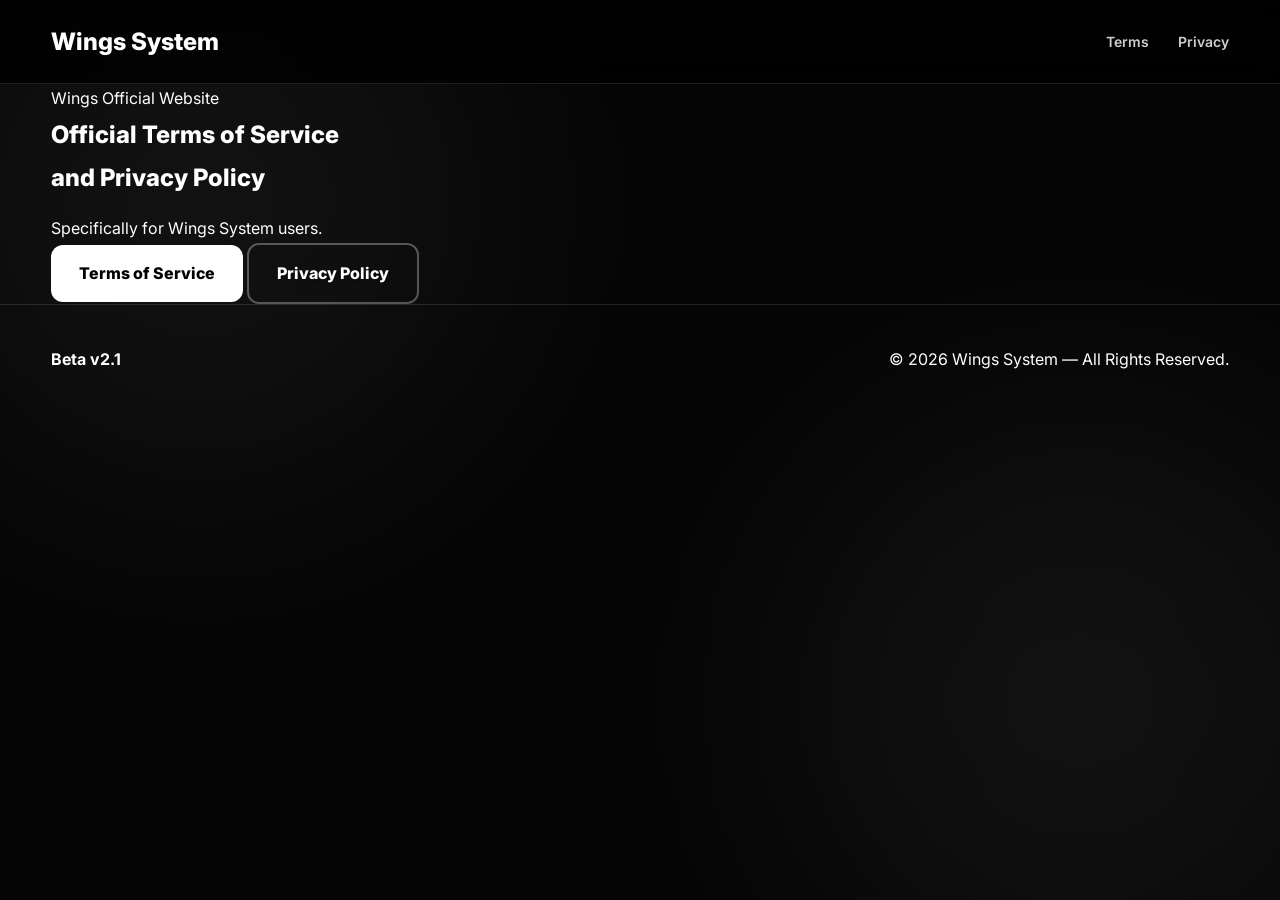
==== index.html @ 05b6b662 "Update index.html" ====
<!DOCTYPE html>
<html lang="en">
<head>
  <meta charset="UTF-8"/>
  <meta name="viewport" content="width=device-width, initial-scale=1.0"/>
  <title>Wings System</title>
  <meta name="description" content="Official Terms of Service and Privacy Policy for Wings System."/>
  <!-- ربط ملف التنسيق -->
  <link rel="stylesheet" href="style.css"/>
</head>
<body class="dark">

<!-- Background -->
<div class="bg-animation">
  <div class="glow"></div>
  <div class="glow"></div>
</div>

<!-- Header -->
<header>
  <div class="container header-container">
    <a href="/" class="logo">Wings System</a>
    <nav>
      <a href="terms.html">Terms</a>
      <a href="privacy.html">Privacy</a>
    </nav>
  </div>
</header>

<!-- Hero -->
<section class="hero">
  <div class="container hero-content">
    <span class="hero-badge">Wings Official Website</span>
    <h2>Official Terms of Service <br> and Privacy Policy</h2>
    <p>Specifically for Wings System users.</p>
    <div class="buttons">
      <a class="btn" href="terms.html">Terms of Service</a>
      <a class="btn secondary" href="privacy.html">Privacy Policy</a>
    </div>
  </div>
</section>

<!-- Footer -->
<footer>
  <div class="container footer-content">
    <div class="made-by">Beta<span class="heart"> v2.1</span></div>
    <p>© 2026 Wings System — All Rights Reserved.</p>
  </div>
</footer>

<!-- ربط ملف الحماية -->
<script src="script.js"></script>

</body>
</html>
---- style.css ----
@import url('https://fonts.googleapis.com/css2?family=Inter:wght@300;400;500;600;700;800&family=Cairo:wght@400;600;700&display=swap');

:root {
  --bg: #050505;
  --text: #ffffff;
  --card: #0f0f0f;
  --border: rgba(255, 255, 255, 0.12); /* زدنا وضوح الحدود قليلاً */
  --secondary: #cfcfcf;
  --glow: rgba(255, 255, 255, 0.05);
}

/* طبقة منع التحديد لجميع الأجهزة */
* {
  margin: 0;
  padding: 0;
  box-sizing: border-box;
  -webkit-user-select: none;
  -moz-user-select: none;
  -ms-user-select: none;
  user-select: none;
  -webkit-tap-highlight-color: transparent;
}

body {
  font-family: 'Inter', 'Cairo', sans-serif;
  background: var(--bg);
  color: var(--text);
  line-height: 1.8;
  overflow-x: hidden;
  min-height: 100vh;
}

/* استثناء العناصر التفاعلية لتعمل الأزرار */
a, button, .btn {
  cursor: pointer;
  -webkit-user-select: auto;
  user-select: auto;
}

/* الخلفية المتحركة */
.bg-animation {
  position: fixed;
  inset: 0;
  z-index: -2;
  pointer-events: none;
}

.glow {
  position: absolute;
  width: 600px;
  height: 600px;
  border-radius: 50%;
  background: var(--glow);
  filter: blur(120px);
  animation: moveGlow 15s infinite alternate ease-in-out;
}

.glow:nth-child(1) { top: -100px; left: -100px; }
.glow:nth-child(2) { bottom: -100px; right: -100px; animation-duration: 20s; }

@keyframes moveGlow {
  0% { transform: translate(0,0) scale(1); }
  100% { transform: translate(50px, 50px) scale(1.1); }
}

.container {
  width: min(92%, 1200px);
  margin: auto;
}

header {
  position: sticky;
  top: 0;
  z-index: 1000;
  backdrop-filter: blur(15px);
  -webkit-backdrop-filter: blur(15px);
  background: rgba(0, 0, 0, 0.8);
  border-bottom: 1px solid var(--border);
}

header .container {
  display: flex;
  justify-content: space-between;
  align-items: center;
  padding: 20px 0;
}

.logo {
  font-size: 24px;
  font-weight: 800;
  color: #fff;
  text-decoration: none;
}

nav a {
  color: var(--secondary);
  text-decoration: none;
  font-size: 14px;
  margin-left: 25px;
  transition: 0.3s;
  font-weight: 600;
}

nav a:hover { color: #fff; }

/* قسم الصفحات (Privacy & Terms) */
.page { padding: 80px 0; }
.card {
  background: rgba(255, 255, 255, 0.03);
  padding: 40px;
  border-radius: 24px;
  border: 1px solid var(--border);
}

/* تعديل الخطوط لتكون أوضح (نص الصفحة) */
h2, h3 { 
  color: #ffffff; 
  font-weight: 800; /* جعل العناوين عريضة جداً */
  margin-bottom: 15px;
}

/* الأزرار - تعديل الوضوح بناءً على طلبك */
.btn {
  padding: 14px 28px;
  border-radius: 12px;
  text-decoration: none;
  font-weight: 800; /* خط عريض جداً */
  font-size: 16px;
  transition: 0.3s;
  background: #ffffff;
  color: #000;
  display: inline-block;
  text-align: center;
}

.btn.secondary {
  background: transparent;
  color: #ffffff;
  border: 2px solid rgba(255, 255, 255, 0.3);
  text-shadow: 0px 1px 3px rgba(0,0,0,0.5); /* ظل لزيادة وضوح الأبيض */
}

.btn:hover { transform: translateY(-3px); opacity: 0.9; }

footer {
  padding: 40px 0;
  border-top: 1px solid var(--border);
  text-align: center;
}

.footer-content {
  display: flex;
  justify-content: space-between;
  align-items: center;
}

.made-by {
  color: #ffffff;
  font-weight: 700;
}
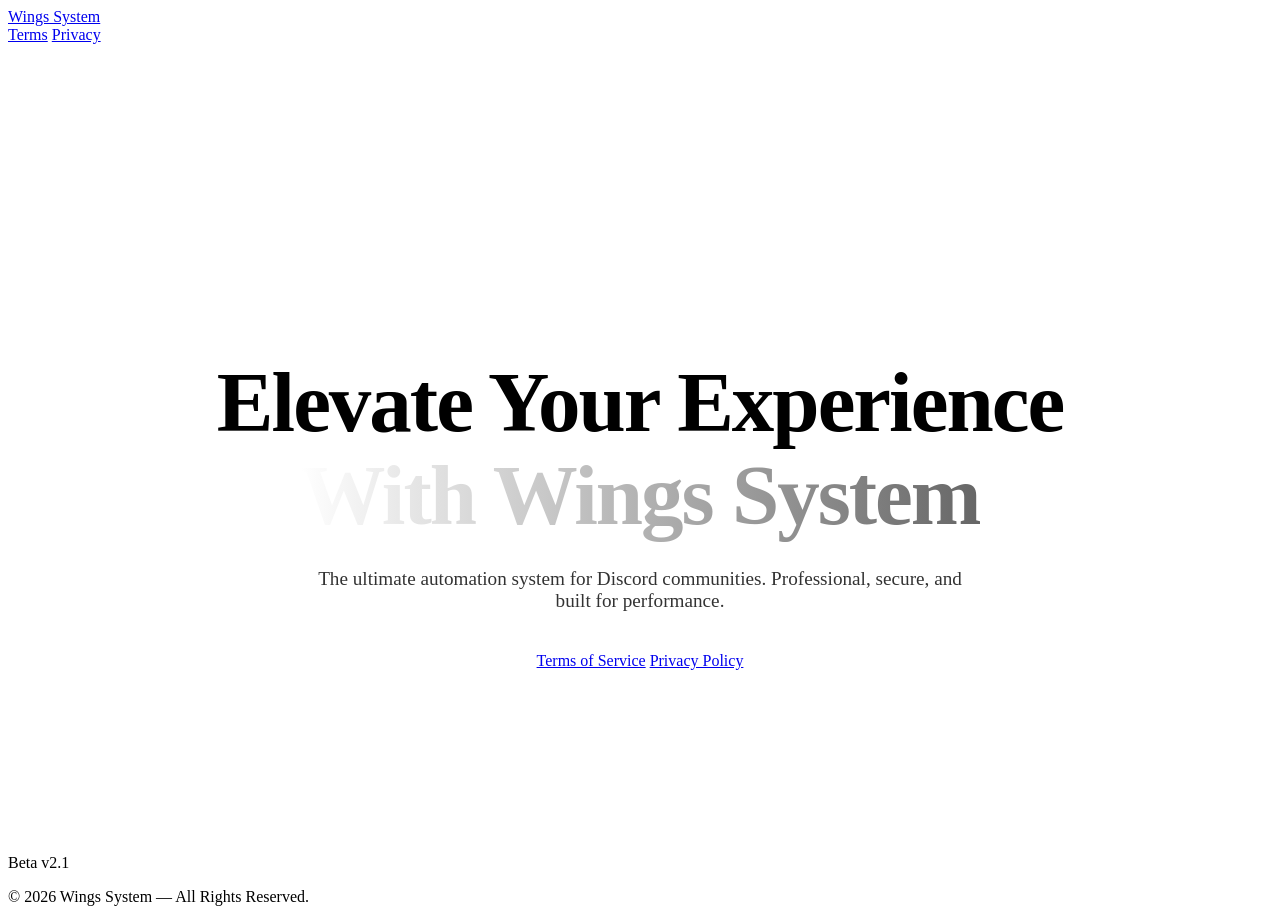
==== commit b1a961c5: "Update index.html" ====
--- a/index.html
+++ b/index.html
@@ -3,23 +3,19 @@
 <head>
   <meta charset="UTF-8"/>
   <meta name="viewport" content="width=device-width, initial-scale=1.0"/>
-  <title>Wings System</title>
-  <meta name="description" content="Official Terms of Service and Privacy Policy for Wings System."/>
-  <!-- ربط ملف التنسيق -->
+  <title>Wings System - Official Website</title>
   <link rel="stylesheet" href="style.css"/>
 </head>
 <body class="dark">
 
-<!-- Background -->
 <div class="bg-animation">
   <div class="glow"></div>
   <div class="glow"></div>
 </div>
 
-<!-- Header -->
 <header>
   <div class="container header-container">
-    <a href="/" class="logo">Wings System</a>
+    <a href="index.html" class="logo">Wings System</a>
     <nav>
       <a href="terms.html">Terms</a>
       <a href="privacy.html">Privacy</a>
@@ -27,28 +23,34 @@
   </div>
 </header>
 
-<!-- Hero -->
-<section class="hero">
+<section class="hero-section">
   <div class="container hero-content">
-    <span class="hero-badge">Wings Official Website</span>
-    <h2>Official Terms of Service <br> and Privacy Policy</h2>
-    <p>Specifically for Wings System users.</p>
+    <div class="hero-badge">Wings Official Website</div>
+    
+    <h2>
+      Elevate Your Experience <br> 
+      <span>With Wings System</span>
+    </h2>
+
+    <p>
+      The ultimate automation system for Discord communities. 
+      Professional, secure, and built for performance.
+    </p>
+
     <div class="buttons">
-      <a class="btn" href="terms.html">Terms of Service</a>
-      <a class="btn secondary" href="privacy.html">Privacy Policy</a>
+      <a href="terms.html" class="btn">Terms of Service</a>
+      <a href="privacy.html" class="btn secondary">Privacy Policy</a>
     </div>
   </div>
 </section>
 
-<!-- Footer -->
 <footer>
   <div class="container footer-content">
-    <div class="made-by">Beta<span class="heart"> v2.1</span></div>
+    <div class="made-by">Beta <span class="heart">v2.1</span></div>
     <p>© 2026 Wings System — All Rights Reserved.</p>
   </div>
 </footer>
 
-<!-- ربط ملف الحماية -->
 <script src="script.js"></script>
 
 </body>
--- a/style.css
+++ b/style.css
@@ -1,160 +1,50 @@
-@import url('https://fonts.googleapis.com/css2?family=Inter:wght@300;400;500;600;700;800&family=Cairo:wght@400;600;700&display=swap');
+/* --- إضافات خاصة بصفحة الهوم --- */
 
-:root {
-  --bg: #050505;
-  --text: #ffffff;
-  --card: #0f0f0f;
-  --border: rgba(255, 255, 255, 0.12); /* زدنا وضوح الحدود قليلاً */
-  --secondary: #cfcfcf;
-  --glow: rgba(255, 255, 255, 0.05);
+.hero-section {
+  height: 90vh;
+  display: flex;
+  align-items: center;
+  justify-content: center;
+  text-align: center;
+  animation: fadeIn 1s ease-out;
 }
 
-/* طبقة منع التحديد لجميع الأجهزة */
-* {
-  margin: 0;
-  padding: 0;
-  box-sizing: border-box;
-  -webkit-user-select: none;
-  -moz-user-select: none;
-  -ms-user-select: none;
-  user-select: none;
-  -webkit-tap-highlight-color: transparent;
+.hero-content h2 {
+  font-size: clamp(45px, 8vw, 85px); /* تكبير العنوان */
+  font-weight: 800;
+  line-height: 1.1;
+  margin-bottom: 25px;
+  letter-spacing: -2px;
 }
 
-body {
-  font-family: 'Inter', 'Cairo', sans-serif;
-  background: var(--bg);
-  color: var(--text);
-  line-height: 1.8;
-  overflow-x: hidden;
-  min-height: 100vh;
+/* حركة التدرج اللوني في العنوان */
+.hero-content h2 span {
+  background: linear-gradient(to right, #fff, #666);
+  -webkit-background-clip: text;
+  -webkit-text-fill-color: transparent;
 }
 
-/* استثناء العناصر التفاعلية لتعمل الأزرار */
-a, button, .btn {
-  cursor: pointer;
-  -webkit-user-select: auto;
-  user-select: auto;
+.hero-badge {
+  background: rgba(255, 255, 255, 0.05);
+  padding: 8px 20px;
+  border-radius: 100px;
+  font-size: 14px;
+  font-weight: 700;
+  border: 1px solid var(--border);
+  margin-bottom: 25px;
+  display: inline-block;
+  color: #fff;
 }
 
-/* الخلفية المتحركة */
-.bg-animation {
-  position: fixed;
-  inset: 0;
-  z-index: -2;
-  pointer-events: none;
+.hero-content p {
+  font-size: 1.2rem;
+  max-width: 650px;
+  margin: 0 auto 40px;
+  opacity: 0.8;
 }
 
-.glow {
-  position: absolute;
-  width: 600px;
-  height: 600px;
-  border-radius: 50%;
-  background: var(--glow);
-  filter: blur(120px);
-  animation: moveGlow 15s infinite alternate ease-in-out;
+/* أنيميشن بسيط لظهور المحتوى */
+@keyframes fadeIn {
+  from { opacity: 0; transform: translateY(30px); }
+  to { opacity: 1; transform: translateY(0); }
 }
-
-.glow:nth-child(1) { top: -100px; left: -100px; }
-.glow:nth-child(2) { bottom: -100px; right: -100px; animation-duration: 20s; }
-
-@keyframes moveGlow {
-  0% { transform: translate(0,0) scale(1); }
-  100% { transform: translate(50px, 50px) scale(1.1); }
-}
-
-.container {
-  width: min(92%, 1200px);
-  margin: auto;
-}
-
-header {
-  position: sticky;
-  top: 0;
-  z-index: 1000;
-  backdrop-filter: blur(15px);
-  -webkit-backdrop-filter: blur(15px);
-  background: rgba(0, 0, 0, 0.8);
-  border-bottom: 1px solid var(--border);
-}
-
-header .container {
-  display: flex;
-  justify-content: space-between;
-  align-items: center;
-  padding: 20px 0;
-}
-
-.logo {
-  font-size: 24px;
-  font-weight: 800;
-  color: #fff;
-  text-decoration: none;
-}
-
-nav a {
-  color: var(--secondary);
-  text-decoration: none;
-  font-size: 14px;
-  margin-left: 25px;
-  transition: 0.3s;
-  font-weight: 600;
-}
-
-nav a:hover { color: #fff; }
-
-/* قسم الصفحات (Privacy & Terms) */
-.page { padding: 80px 0; }
-.card {
-  background: rgba(255, 255, 255, 0.03);
-  padding: 40px;
-  border-radius: 24px;
-  border: 1px solid var(--border);
-}
-
-/* تعديل الخطوط لتكون أوضح (نص الصفحة) */
-h2, h3 { 
-  color: #ffffff; 
-  font-weight: 800; /* جعل العناوين عريضة جداً */
-  margin-bottom: 15px;
-}
-
-/* الأزرار - تعديل الوضوح بناءً على طلبك */
-.btn {
-  padding: 14px 28px;
-  border-radius: 12px;
-  text-decoration: none;
-  font-weight: 800; /* خط عريض جداً */
-  font-size: 16px;
-  transition: 0.3s;
-  background: #ffffff;
-  color: #000;
-  display: inline-block;
-  text-align: center;
-}
-
-.btn.secondary {
-  background: transparent;
-  color: #ffffff;
-  border: 2px solid rgba(255, 255, 255, 0.3);
-  text-shadow: 0px 1px 3px rgba(0,0,0,0.5); /* ظل لزيادة وضوح الأبيض */
-}
-
-.btn:hover { transform: translateY(-3px); opacity: 0.9; }
-
-footer {
-  padding: 40px 0;
-  border-top: 1px solid var(--border);
-  text-align: center;
-}
-
-.footer-content {
-  display: flex;
-  justify-content: space-between;
-  align-items: center;
-}
-
-.made-by {
-  color: #ffffff;
-  font-weight: 700;
-}
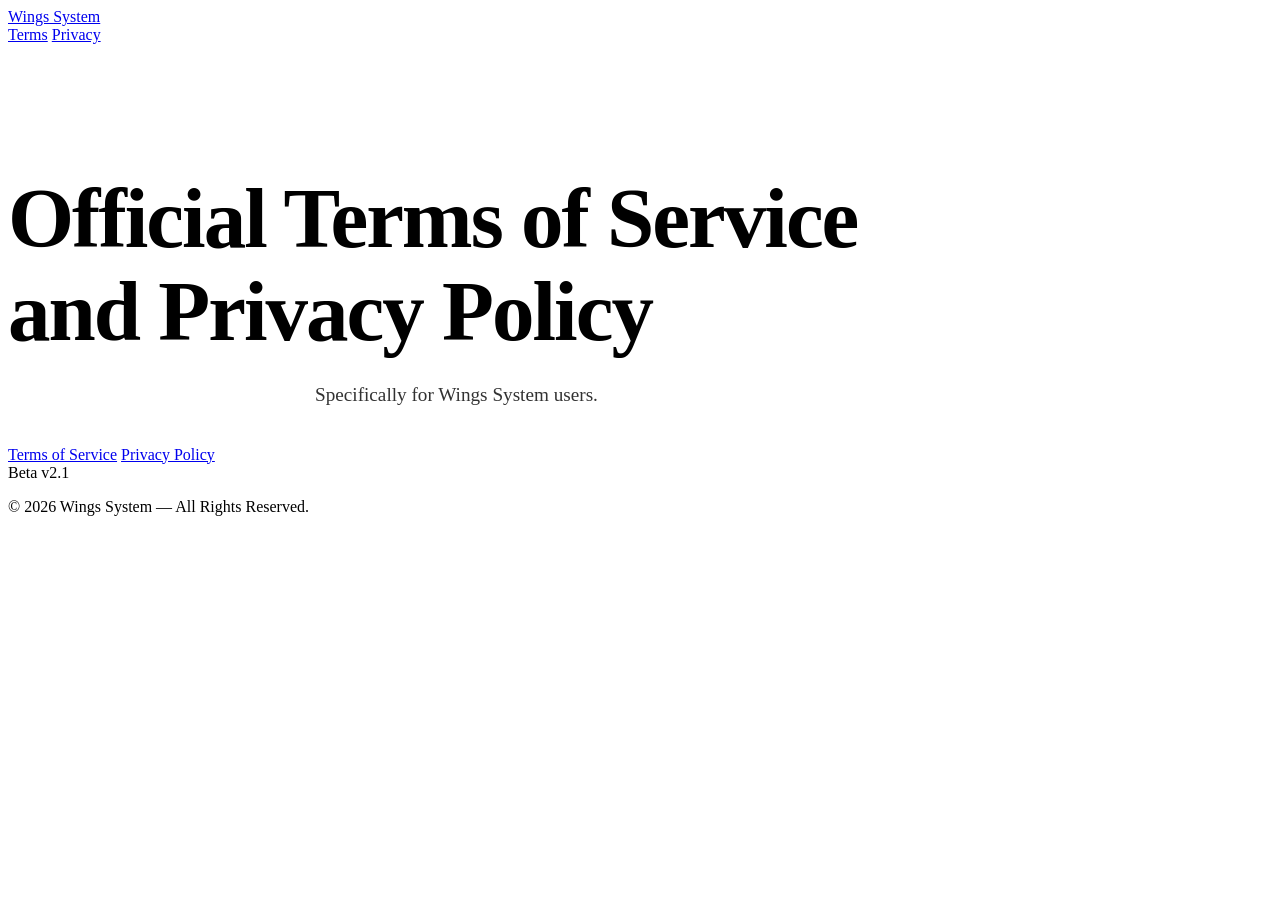
==== commit 4b7b19c6: "Update index.html" ====
--- a/index.html
+++ b/index.html
@@ -3,7 +3,8 @@
 <head>
   <meta charset="UTF-8"/>
   <meta name="viewport" content="width=device-width, initial-scale=1.0"/>
-  <title>Wings System - Official Website</title>
+  <title>Wings System</title>
+  <meta name="description" content="Official Terms of Service and Privacy Policy for Wings System."/>
   <link rel="stylesheet" href="style.css"/>
 </head>
 <body class="dark">
@@ -15,7 +16,10 @@
 
 <header>
   <div class="container header-container">
-    <a href="index.html" class="logo">Wings System</a>
+    <a href="/" class="logo">
+      Wings System
+    </a>
+
     <nav>
       <a href="terms.html">Terms</a>
       <a href="privacy.html">Privacy</a>
@@ -23,35 +27,39 @@
   </div>
 </header>
 
-<section class="hero-section">
+<section class="hero">
   <div class="container hero-content">
-    <div class="hero-badge">Wings Official Website</div>
-    
+    <span class="hero-badge">Wings Official Website</span>
+
     <h2>
-      Elevate Your Experience <br> 
-      <span>With Wings System</span>
+      Official Terms of Service <br> 
+      and Privacy Policy
     </h2>
 
     <p>
-      The ultimate automation system for Discord communities. 
-      Professional, secure, and built for performance.
+      Specifically for Wings System users.
     </p>
 
     <div class="buttons">
-      <a href="terms.html" class="btn">Terms of Service</a>
-      <a href="privacy.html" class="btn secondary">Privacy Policy</a>
+      <a class="btn" href="terms.html">Terms of Service</a>
+      <a class="btn secondary" href="privacy.html">Privacy Policy</a>
     </div>
   </div>
 </section>
 
 <footer>
   <div class="container footer-content">
-    <div class="made-by">Beta <span class="heart">v2.1</span></div>
+    <div class="made-by">Beta<span class="heart"> v2.1</span></div>
     <p>© 2026 Wings System — All Rights Reserved.</p>
   </div>
 </footer>
 
-<script src="script.js"></script>
+<script>
+  document.addEventListener('contextmenu', e => e.preventDefault());
+  document.onkeydown = function(e) {
+    if (e.ctrlKey && (e.keyCode === 67 || e.keyCode === 85 || e.keyCode === 83)) return false;
+  };
+</script>
 
 </body>
 </html>
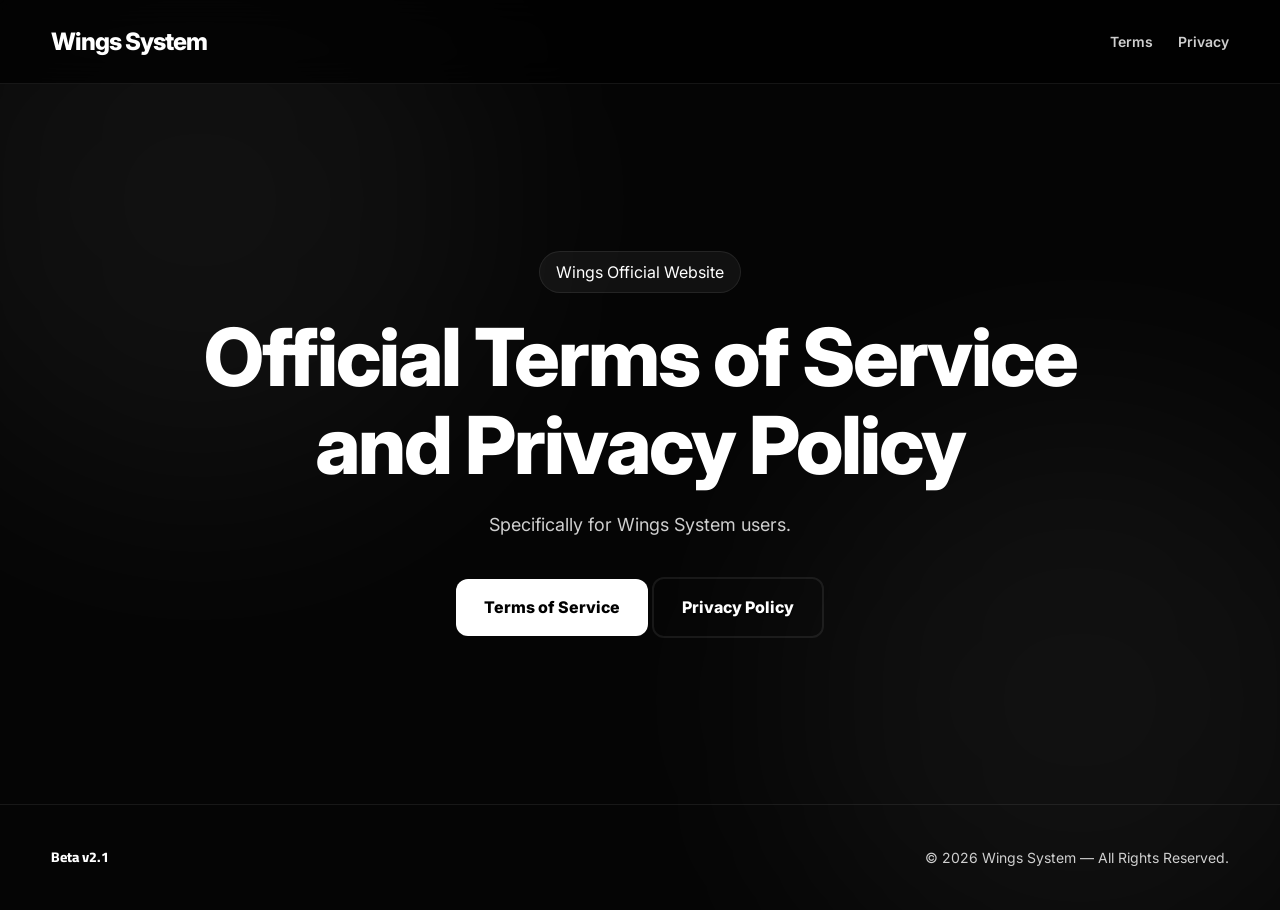
==== commit 8dfc5ad6: "Update index.html" ====
--- a/index.html
+++ b/index.html
@@ -4,62 +4,34 @@
   <meta charset="UTF-8"/>
   <meta name="viewport" content="width=device-width, initial-scale=1.0"/>
   <title>Wings System</title>
-  <meta name="description" content="Official Terms of Service and Privacy Policy for Wings System."/>
+  <link rel="preconnect" href="https://cdnjs.cloudflare.com">
   <link rel="stylesheet" href="style.css"/>
 </head>
 <body class="dark">
-
-<div class="bg-animation">
-  <div class="glow"></div>
-  <div class="glow"></div>
-</div>
-
+<div class="bg-animation"><div class="glow"></div><div class="glow"></div></div>
 <header>
   <div class="container header-container">
-    <a href="/" class="logo">
-      Wings System
-    </a>
-
-    <nav>
-      <a href="terms.html">Terms</a>
-      <a href="privacy.html">Privacy</a>
-    </nav>
+    <a href="index.html" class="logo">Wings System</a>
+    <nav><a href="terms.html">Terms</a><a href="privacy.html">Privacy</a></nav>
   </div>
 </header>
-
-<section class="hero">
+<section class="hero" style="height: 80vh; display: flex; align-items: center; justify-content: center; text-align: center;">
   <div class="container hero-content">
-    <span class="hero-badge">Wings Official Website</span>
-
-    <h2>
-      Official Terms of Service <br> 
-      and Privacy Policy
-    </h2>
-
-    <p>
-      Specifically for Wings System users.
-    </p>
-
+    <span class="hero-badge" style="background:rgba(255,255,255,0.05); padding:6px 16px; border-radius:100px; border:1px solid var(--border); margin-bottom:20px; display:inline-block;">Wings Official Website</span>
+    <h2>Official Terms of Service <br> and Privacy Policy</h2>
+    <p style="margin-bottom: 35px; color: var(--secondary); font-size: 18px;">Specifically for Wings System users.</p>
     <div class="buttons">
       <a class="btn" href="terms.html">Terms of Service</a>
       <a class="btn secondary" href="privacy.html">Privacy Policy</a>
     </div>
   </div>
 </section>
-
 <footer>
   <div class="container footer-content">
     <div class="made-by">Beta<span class="heart"> v2.1</span></div>
     <p>© 2026 Wings System — All Rights Reserved.</p>
   </div>
 </footer>
-
-<script>
-  document.addEventListener('contextmenu', e => e.preventDefault());
-  document.onkeydown = function(e) {
-    if (e.ctrlKey && (e.keyCode === 67 || e.keyCode === 85 || e.keyCode === 83)) return false;
-  };
-</script>
-
+<script src="script.js"></script>
 </body>
 </html>
--- a/style.css
+++ b/style.css
@@ -1,50 +1,146 @@
-/* --- إضافات خاصة بصفحة الهوم --- */
+@import url('https://fonts.googleapis.com/css2?family=Inter:wght@300;400;500;600;700;800&family=Cairo:wght@400;600;700;800&display=swap');
 
-.hero-section {
-  height: 90vh;
-  display: flex;
-  align-items: center;
-  justify-content: center;
-  text-align: center;
-  animation: fadeIn 1s ease-out;
+:root {
+  --bg: #050505;
+  --text: #ffffff;
+  --card: #0f0f0f;
+  --border: rgba(255, 255, 255, 0.08);
+  --secondary: #cfcfcf;
+  --glow: rgba(255, 255, 255, 0.05);
+  --shadow: rgba(0, 0, 0, 0.5);
 }
 
-.hero-content h2 {
-  font-size: clamp(45px, 8vw, 85px); /* تكبير العنوان */
-  font-weight: 800;
-  line-height: 1.1;
-  margin-bottom: 25px;
-  letter-spacing: -2px;
+/* تحسين الذاكرة ومنع التحديد */
+* {
+  margin: 0;
+  padding: 0;
+  box-sizing: border-box;
+  -webkit-user-select: none;
+  user-select: none;
 }
 
-/* حركة التدرج اللوني في العنوان */
-.hero-content h2 span {
-  background: linear-gradient(to right, #fff, #666);
-  -webkit-background-clip: text;
-  -webkit-text-fill-color: transparent;
+body {
+  font-family: 'Inter', 'Cairo', sans-serif;
+  background: var(--bg);
+  color: var(--text);
+  line-height: 1.8;
+  overflow-x: hidden;
+  min-height: 100vh;
 }
 
-.hero-badge {
-  background: rgba(255, 255, 255, 0.05);
-  padding: 8px 20px;
-  border-radius: 100px;
-  font-size: 14px;
-  font-weight: 700;
-  border: 1px solid var(--border);
-  margin-bottom: 25px;
-  display: inline-block;
-  color: #fff;
+/* تحسين أداء الخلفية (Memory Optimization) */
+.bg-animation {
+  position: fixed;
+  inset: 0;
+  z-index: -2;
+  pointer-events: none;
+  transform: translateZ(0); /* تحسين كرت الشاشة */
+  will-change: transform;
 }
 
-.hero-content p {
-  font-size: 1.2rem;
-  max-width: 650px;
-  margin: 0 auto 40px;
-  opacity: 0.8;
+.glow {
+  position: absolute;
+  width: 600px;
+  height: 600px;
+  border-radius: 50%;
+  background: var(--glow);
+  filter: blur(120px);
+  animation: moveGlow 20s infinite alternate linear;
+  backface-visibility: hidden;
 }
 
-/* أنيميشن بسيط لظهور المحتوى */
-@keyframes fadeIn {
-  from { opacity: 0; transform: translateY(30px); }
-  to { opacity: 1; transform: translateY(0); }
+.glow:nth-child(1) { top: -100px; left: -100px; }
+.glow:nth-child(2) { bottom: -100px; right: -100px; animation-duration: 25s; }
+
+@keyframes moveGlow {
+  0% { transform: translate(0,0) scale(1); }
+  100% { transform: translate(50px, 50px) scale(1.1); }
 }
+
+.container {
+  width: min(92%, 1200px);
+  margin: auto;
+}
+
+header {
+  position: sticky;
+  top: 0;
+  z-index: 1000;
+  backdrop-filter: blur(15px);
+  -webkit-backdrop-filter: blur(15px);
+  background: rgba(0, 0, 0, 0.7);
+  border-bottom: 1px solid var(--border);
+}
+
+header .container {
+  display: flex;
+  justify-content: space-between;
+  align-items: center;
+  padding: 20px 0;
+}
+
+.logo {
+  font-size: 24px;
+  font-weight: 800;
+  color: #fff;
+  text-decoration: none;
+  letter-spacing: -1px;
+}
+
+nav { display: flex; gap: 25px; }
+nav a {
+  color: var(--secondary);
+  text-decoration: none;
+  font-size: 14px;
+  transition: 0.3s;
+  font-weight: 600;
+  cursor: pointer;
+  -webkit-user-select: auto;
+  user-select: auto;
+}
+nav a:hover { color: #fff; }
+
+/* قسم الصفحات والبطاقات */
+.page { padding: 80px 0; }
+.card {
+  background: rgba(255, 255, 255, 0.03);
+  padding: 40px;
+  border-radius: 24px;
+  border: 1px solid var(--border);
+  contain: content; /* تحسين الذاكرة */
+}
+
+/* العناوين والخط العريض */
+h2 { font-weight: 800; font-size: clamp(32px, 5vw, 48px); margin-bottom: 20px; }
+h3 { font-weight: 800; margin-top: 25px; margin-bottom: 10px; color: #fff; }
+.hero h2 { font-size: clamp(40px, 8vw, 80px); letter-spacing: -2px; line-height: 1.1; }
+
+.btn {
+  padding: 14px 28px;
+  border-radius: 12px;
+  text-decoration: none;
+  font-weight: 800; /* خط عريض جداً */
+  transition: 0.3s;
+  background: #fff;
+  color: #000;
+  display: inline-block;
+  cursor: pointer;
+  -webkit-user-select: auto;
+  user-select: auto;
+}
+
+.btn.secondary {
+  background: transparent;
+  color: #fff;
+  border: 2px solid var(--border);
+  text-shadow: 0px 1px 2px rgba(0, 0, 0, 0.8); /* وضوح للأبيض */
+}
+
+footer { padding: 40px 0; border-top: 1px solid var(--border); }
+.footer-content { display: flex; justify-content: space-between; align-items: center; color: var(--secondary); font-size: 14px; }
+.made-by { color: #ffffff; font-family: 'Cairo', sans-serif; font-weight: 800; }
+
+@media (max-width: 768px) {
+  .footer-content { flex-direction: column-reverse; gap: 20px; text-align: center; }
+  .buttons { flex-direction: column; }
+}
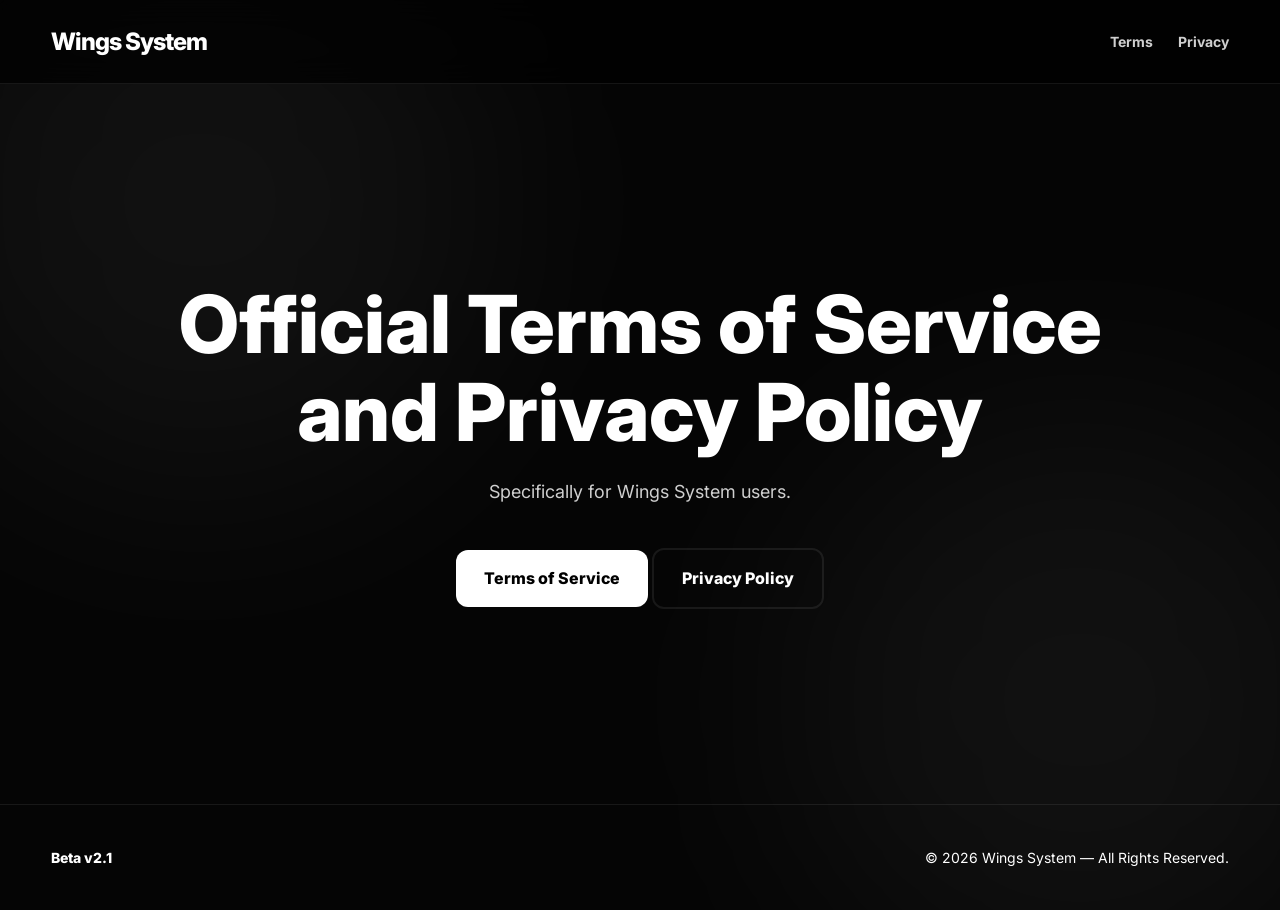
==== commit 5a943654: "Update index.html" ====
--- a/index.html
+++ b/index.html
@@ -4,7 +4,6 @@
   <meta charset="UTF-8"/>
   <meta name="viewport" content="width=device-width, initial-scale=1.0"/>
   <title>Wings System</title>
-  <link rel="preconnect" href="https://cdnjs.cloudflare.com">
   <link rel="stylesheet" href="style.css"/>
 </head>
 <body class="dark">
@@ -17,9 +16,8 @@
 </header>
 <section class="hero" style="height: 80vh; display: flex; align-items: center; justify-content: center; text-align: center;">
   <div class="container hero-content">
-    <span class="hero-badge" style="background:rgba(255,255,255,0.05); padding:6px 16px; border-radius:100px; border:1px solid var(--border); margin-bottom:20px; display:inline-block;">Wings Official Website</span>
-    <h2>Official Terms of Service <br> and Privacy Policy</h2>
-    <p style="margin-bottom: 35px; color: var(--secondary); font-size: 18px;">Specifically for Wings System users.</p>
+    <h2 style="font-weight: 800; font-size: clamp(40px, 8vw, 80px); line-height: 1.1;">Official Terms of Service <br> and Privacy Policy</h2>
+    <p style="margin: 20px 0 40px; color: var(--secondary); font-size: 18px;">Specifically for Wings System users.</p>
     <div class="buttons">
       <a class="btn" href="terms.html">Terms of Service</a>
       <a class="btn secondary" href="privacy.html">Privacy Policy</a>
@@ -28,7 +26,7 @@
 </section>
 <footer>
   <div class="container footer-content">
-    <div class="made-by">Beta<span class="heart"> v2.1</span></div>
+    <div class="made-by">Beta v2.1</div>
     <p>© 2026 Wings System — All Rights Reserved.</p>
   </div>
 </footer>
--- a/style.css
+++ b/style.css
@@ -7,10 +7,9 @@
   --border: rgba(255, 255, 255, 0.08);
   --secondary: #cfcfcf;
   --glow: rgba(255, 255, 255, 0.05);
-  --shadow: rgba(0, 0, 0, 0.5);
 }
 
-/* تحسين الذاكرة ومنع التحديد */
+/* منع التحديد وتحسين الذاكرة */
 * {
   margin: 0;
   padding: 0;
@@ -28,14 +27,13 @@
   min-height: 100vh;
 }
 
-/* تحسين أداء الخلفية (Memory Optimization) */
+/* --- إعادة الأنيميشن المفقود مع تحسين الذاكرة --- */
 .bg-animation {
   position: fixed;
   inset: 0;
   z-index: -2;
   pointer-events: none;
-  transform: translateZ(0); /* تحسين كرت الشاشة */
-  will-change: transform;
+  transform: translateZ(0); /* تشغيل تسريع الـ GPU */
 }
 
 .glow {
@@ -46,7 +44,7 @@
   background: var(--glow);
   filter: blur(120px);
   animation: moveGlow 20s infinite alternate linear;
-  backface-visibility: hidden;
+  will-change: transform; /* إخبار المتصفح بالأنيميشن لتحسين الرام */
 }
 
 .glow:nth-child(1) { top: -100px; left: -100px; }
@@ -54,13 +52,10 @@
 
 @keyframes moveGlow {
   0% { transform: translate(0,0) scale(1); }
-  100% { transform: translate(50px, 50px) scale(1.1); }
+  100% { transform: translate(60px, 60px) scale(1.1); }
 }
 
-.container {
-  width: min(92%, 1200px);
-  margin: auto;
-}
+.container { width: min(92%, 1200px); margin: auto; }
 
 header {
   position: sticky;
@@ -72,48 +67,31 @@
   border-bottom: 1px solid var(--border);
 }
 
-header .container {
-  display: flex;
-  justify-content: space-between;
-  align-items: center;
-  padding: 20px 0;
-}
+header .container { display: flex; justify-content: space-between; align-items: center; padding: 20px 0; }
 
-.logo {
-  font-size: 24px;
-  font-weight: 800;
-  color: #fff;
-  text-decoration: none;
-  letter-spacing: -1px;
-}
+.logo { font-size: 24px; font-weight: 800; color: #fff; text-decoration: none; letter-spacing: -1px; }
 
 nav { display: flex; gap: 25px; }
 nav a {
   color: var(--secondary);
   text-decoration: none;
   font-size: 14px;
+  font-weight: 700;
   transition: 0.3s;
-  font-weight: 600;
-  cursor: pointer;
-  -webkit-user-select: auto;
-  user-select: auto;
 }
 nav a:hover { color: #fff; }
 
-/* قسم الصفحات والبطاقات */
 .page { padding: 80px 0; }
 .card {
   background: rgba(255, 255, 255, 0.03);
   padding: 40px;
   border-radius: 24px;
   border: 1px solid var(--border);
-  contain: content; /* تحسين الذاكرة */
+  contain: content;
 }
 
-/* العناوين والخط العريض */
 h2 { font-weight: 800; font-size: clamp(32px, 5vw, 48px); margin-bottom: 20px; }
 h3 { font-weight: 800; margin-top: 25px; margin-bottom: 10px; color: #fff; }
-.hero h2 { font-size: clamp(40px, 8vw, 80px); letter-spacing: -2px; line-height: 1.1; }
 
 .btn {
   padding: 14px 28px;
@@ -124,23 +102,14 @@
   background: #fff;
   color: #000;
   display: inline-block;
-  cursor: pointer;
-  -webkit-user-select: auto;
-  user-select: auto;
 }
 
 .btn.secondary {
   background: transparent;
   color: #fff;
   border: 2px solid var(--border);
-  text-shadow: 0px 1px 2px rgba(0, 0, 0, 0.8); /* وضوح للأبيض */
 }
 
 footer { padding: 40px 0; border-top: 1px solid var(--border); }
-.footer-content { display: flex; justify-content: space-between; align-items: center; color: var(--secondary); font-size: 14px; }
-.made-by { color: #ffffff; font-family: 'Cairo', sans-serif; font-weight: 800; }
-
-@media (max-width: 768px) {
-  .footer-content { flex-direction: column-reverse; gap: 20px; text-align: center; }
-  .buttons { flex-direction: column; }
-}
+.footer-content { display: flex; justify-content: space-between; align-items: center; font-size: 14px; }
+.made-by { color: #ffffff; font-weight: 800; }
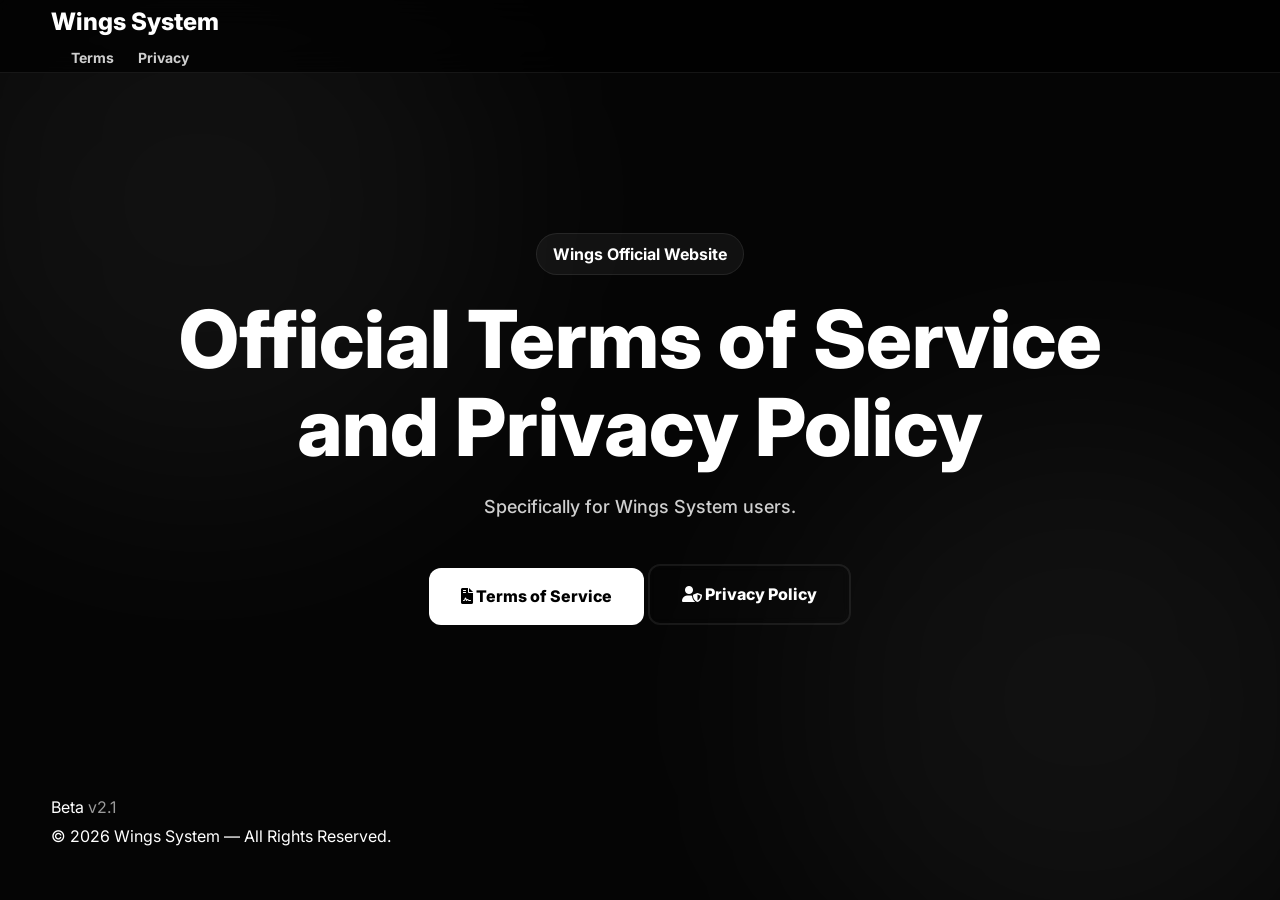
==== commit 9f0b837c: "Update index.html" ====
--- a/index.html
+++ b/index.html
@@ -3,33 +3,59 @@
 <head>
   <meta charset="UTF-8"/>
   <meta name="viewport" content="width=device-width, initial-scale=1.0"/>
-  <title>Wings System</title>
+  <title>Wings System | Home</title>
   <link rel="stylesheet" href="style.css"/>
+  <link rel="stylesheet" href="https://cdnjs.cloudflare.com/ajax/libs/font-awesome/6.0.0/css/all.min.css">
 </head>
 <body class="dark">
-<div class="bg-animation"><div class="glow"></div><div class="glow"></div></div>
+
+<div class="bg-animation">
+  <div class="glow"></div>
+  <div class="glow"></div>
+</div>
+
 <header>
   <div class="container header-container">
     <a href="index.html" class="logo">Wings System</a>
-    <nav><a href="terms.html">Terms</a><a href="privacy.html">Privacy</a></nav>
+    <nav>
+      <a href="terms.html">Terms</a>
+      <a href="privacy.html">Privacy</a>
+    </nav>
   </div>
 </header>
+
 <section class="hero" style="height: 80vh; display: flex; align-items: center; justify-content: center; text-align: center;">
   <div class="container hero-content">
-    <h2 style="font-weight: 800; font-size: clamp(40px, 8vw, 80px); line-height: 1.1;">Official Terms of Service <br> and Privacy Policy</h2>
-    <p style="margin: 20px 0 40px; color: var(--secondary); font-size: 18px;">Specifically for Wings System users.</p>
+    <span class="hero-badge" style="background:rgba(255,255,255,0.05); padding:6px 16px; border-radius:100px; border:1px solid var(--border); margin-bottom:20px; display:inline-block; font-weight: 700;">Wings Official Website</span>
+    
+    <h2 style="font-weight: 800; font-size: clamp(40px, 8vw, 80px); line-height: 1.1;">
+      Official Terms of Service <br> 
+      and Privacy Policy
+    </h2>
+    
+    <p style="margin: 20px 0 40px; color: var(--secondary); font-size: 18px; font-weight: 500;">
+      Specifically for Wings System users.
+    </p>
+
     <div class="buttons">
-      <a class="btn" href="terms.html">Terms of Service</a>
-      <a class="btn secondary" href="privacy.html">Privacy Policy</a>
+      <a class="btn" href="terms.html">
+        <i class="fas fa-file-contract"></i> Terms of Service
+      </a>
+      <a class="btn secondary" href="privacy.html">
+        <i class="fas fa-user-shield"></i> Privacy Policy
+      </a>
     </div>
   </div>
 </section>
+
 <footer>
   <div class="container footer-content">
-    <div class="made-by">Beta v2.1</div>
+    <div class="made-by">Beta <span style="opacity: 0.6;">v2.1</span></div>
     <p>© 2026 Wings System — All Rights Reserved.</p>
   </div>
 </footer>
+
 <script src="script.js"></script>
+
 </body>
 </html>
--- a/style.css
+++ b/style.css
@@ -9,7 +9,7 @@
   --glow: rgba(255, 255, 255, 0.05);
 }
 
-/* منع التحديد وتحسين الذاكرة */
+/* الأساسيات وتحسين الذاكرة */
 * {
   margin: 0;
   padding: 0;
@@ -27,13 +27,13 @@
   min-height: 100vh;
 }
 
-/* --- إعادة الأنيميشن المفقود مع تحسين الذاكرة --- */
+/* أنيميشن الخلفية (Glow) */
 .bg-animation {
   position: fixed;
   inset: 0;
   z-index: -2;
   pointer-events: none;
-  transform: translateZ(0); /* تشغيل تسريع الـ GPU */
+  transform: translateZ(0);
 }
 
 .glow {
@@ -44,7 +44,7 @@
   background: var(--glow);
   filter: blur(120px);
   animation: moveGlow 20s infinite alternate linear;
-  will-change: transform; /* إخبار المتصفح بالأنيميشن لتحسين الرام */
+  will-change: transform;
 }
 
 .glow:nth-child(1) { top: -100px; left: -100px; }
@@ -55,61 +55,61 @@
   100% { transform: translate(60px, 60px) scale(1.1); }
 }
 
-.container { width: min(92%, 1200px); margin: auto; }
-
-header {
-  position: sticky;
-  top: 0;
-  z-index: 1000;
-  backdrop-filter: blur(15px);
-  -webkit-backdrop-filter: blur(15px);
-  background: rgba(0, 0, 0, 0.7);
-  border-bottom: 1px solid var(--border);
+/* --- أنيميشن الأزرار المطور --- */
+.btn {
+  padding: 14px 32px;
+  border-radius: 12px;
+  text-decoration: none;
+  font-weight: 800;
+  font-size: 16px;
+  display: inline-block;
+  transition: all 0.3s cubic-bezier(0.4, 0, 0.2, 1); /* أنيميشن سلس */
+  background: #ffffff;
+  color: #000000;
+  border: none;
+  cursor: pointer;
+  position: relative;
+  overflow: hidden;
 }
 
-header .container { display: flex; justify-content: space-between; align-items: center; padding: 20px 0; }
-
-.logo { font-size: 24px; font-weight: 800; color: #fff; text-decoration: none; letter-spacing: -1px; }
-
-nav { display: flex; gap: 25px; }
-nav a {
-  color: var(--secondary);
-  text-decoration: none;
-  font-size: 14px;
-  font-weight: 700;
-  transition: 0.3s;
-}
-nav a:hover { color: #fff; }
-
-.page { padding: 80px 0; }
-.card {
-  background: rgba(255, 255, 255, 0.03);
-  padding: 40px;
-  border-radius: 24px;
-  border: 1px solid var(--border);
-  contain: content;
+/* تأثير عند تمرير الماوس على الزر الأساسي */
+.btn:hover {
+  transform: translateY(-3px) scale(1.05);
+  box-shadow: 0 10px 20px rgba(255, 255, 255, 0.1);
+  background: #f0f0f0;
 }
 
-h2 { font-weight: 800; font-size: clamp(32px, 5vw, 48px); margin-bottom: 20px; }
-h3 { font-weight: 800; margin-top: 25px; margin-bottom: 10px; color: #fff; }
-
-.btn {
-  padding: 14px 28px;
-  border-radius: 12px;
-  text-decoration: none;
-  font-weight: 800; /* خط عريض جداً */
-  transition: 0.3s;
-  background: #fff;
-  color: #000;
-  display: inline-block;
+/* تأثير الزر الثاني (Privacy) */
+.btn.secondary {
+  background: transparent;
+  color: #ffffff;
+  border: 2px solid var(--border);
+  backdrop-filter: blur(5px);
 }
 
-.btn.secondary {
-  background: transparent;
-  color: #fff;
-  border: 2px solid var(--border);
+.btn.secondary:hover {
+  border-color: #ffffff;
+  background: rgba(255, 255, 255, 0.05);
+  box-shadow: 0 0 15px rgba(255, 255, 255, 0.1);
 }
 
-footer { padding: 40px 0; border-top: 1px solid var(--border); }
-.footer-content { display: flex; justify-content: space-between; align-items: center; font-size: 14px; }
-.made-by { color: #ffffff; font-weight: 800; }
+/* أنيميشن الضغط (Active) */
+.btn:active {
+  transform: translateY(1px) scale(0.98);
+}
+
+/* باقي التنسيقات */
+.container { width: min(92%, 1200px); margin: auto; }
+header {
+  position: sticky; top: 0; z-index: 1000;
+  backdrop-filter: blur(15px); -webkit-backdrop-filter: blur(15px);
+  background: rgba(0, 0, 0, 0.7); border-bottom: 1px solid var(--border);
+}
+.logo { font-size: 24px; font-weight: 800; color: #fff; text-decoration: none; }
+nav a { color: var(--secondary); text-decoration: none; font-size: 14px; font-weight: 700; margin-left: 20px; transition: 0.3s; }
+nav a:hover { color: #fff; transform: translateY(-2px); display: inline-block; }
+
+.card {
+  background: rgba(255, 255, 255, 0.03); padding: 40px; border-radius: 24px;
+  border: 1px solid var(--border); contain: content;
+}
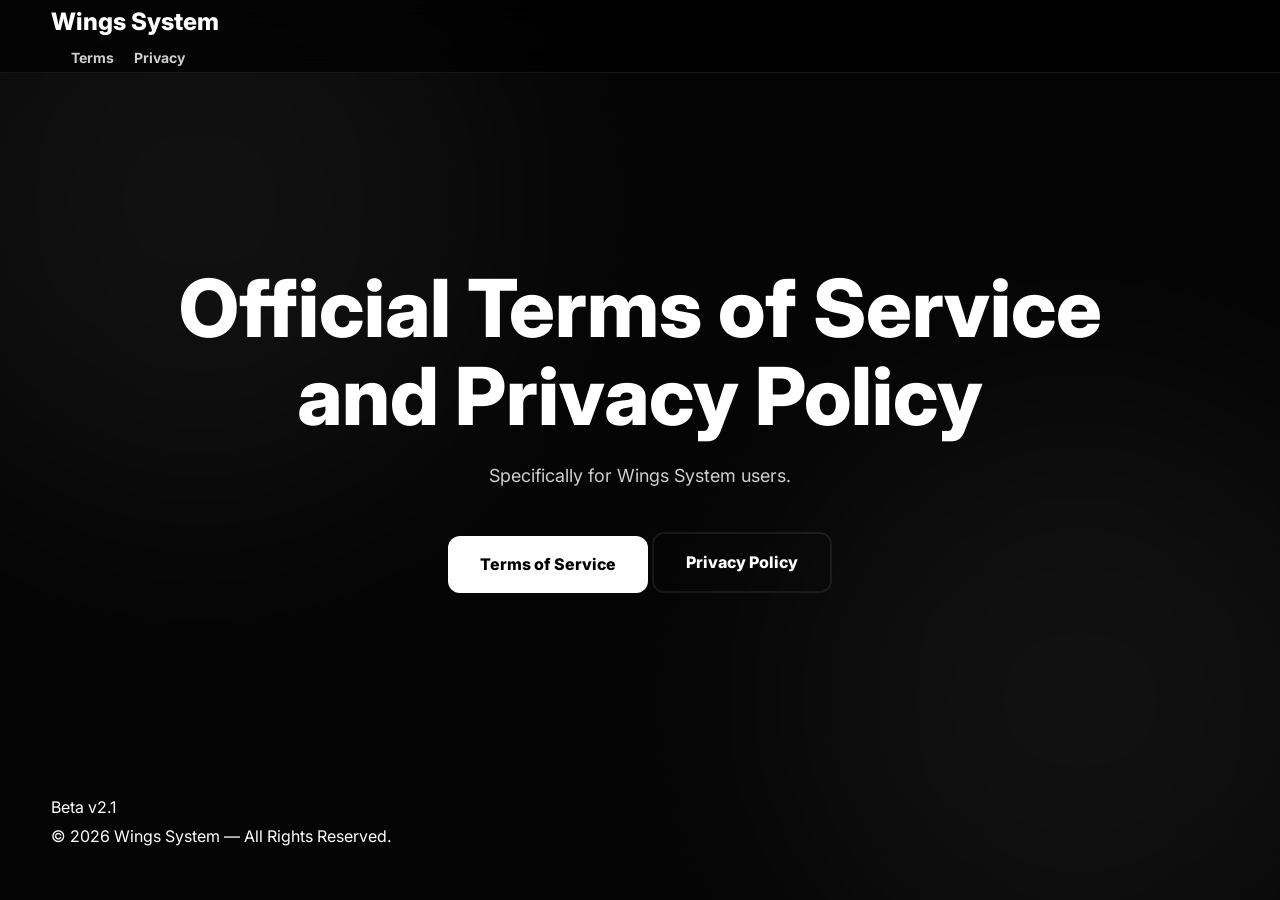
==== commit 5e46c71e: "Update index.html" ====
--- a/index.html
+++ b/index.html
@@ -3,59 +3,33 @@
 <head>
   <meta charset="UTF-8"/>
   <meta name="viewport" content="width=device-width, initial-scale=1.0"/>
-  <title>Wings System | Home</title>
+  <title>Wings System</title>
   <link rel="stylesheet" href="style.css"/>
-  <link rel="stylesheet" href="https://cdnjs.cloudflare.com/ajax/libs/font-awesome/6.0.0/css/all.min.css">
 </head>
 <body class="dark">
-
-<div class="bg-animation">
-  <div class="glow"></div>
-  <div class="glow"></div>
-</div>
-
+<div class="bg-animation"><div class="glow"></div><div class="glow"></div></div>
 <header>
   <div class="container header-container">
     <a href="index.html" class="logo">Wings System</a>
-    <nav>
-      <a href="terms.html">Terms</a>
-      <a href="privacy.html">Privacy</a>
-    </nav>
+    <nav><a href="terms.html">Terms</a><a href="privacy.html">Privacy</a></nav>
   </div>
 </header>
-
 <section class="hero" style="height: 80vh; display: flex; align-items: center; justify-content: center; text-align: center;">
   <div class="container hero-content">
-    <span class="hero-badge" style="background:rgba(255,255,255,0.05); padding:6px 16px; border-radius:100px; border:1px solid var(--border); margin-bottom:20px; display:inline-block; font-weight: 700;">Wings Official Website</span>
-    
-    <h2 style="font-weight: 800; font-size: clamp(40px, 8vw, 80px); line-height: 1.1;">
-      Official Terms of Service <br> 
-      and Privacy Policy
-    </h2>
-    
-    <p style="margin: 20px 0 40px; color: var(--secondary); font-size: 18px; font-weight: 500;">
-      Specifically for Wings System users.
-    </p>
-
+    <h2 style="font-weight: 800; font-size: clamp(40px, 8vw, 80px); line-height: 1.1;">Official Terms of Service <br> and Privacy Policy</h2>
+    <p style="margin: 20px 0 40px; color: var(--secondary); font-size: 18px;">Specifically for Wings System users.</p>
     <div class="buttons">
-      <a class="btn" href="terms.html">
-        <i class="fas fa-file-contract"></i> Terms of Service
-      </a>
-      <a class="btn secondary" href="privacy.html">
-        <i class="fas fa-user-shield"></i> Privacy Policy
-      </a>
+      <a class="btn" href="terms.html">Terms of Service</a>
+      <a class="btn secondary" href="privacy.html">Privacy Policy</a>
     </div>
   </div>
 </section>
-
 <footer>
   <div class="container footer-content">
-    <div class="made-by">Beta <span style="opacity: 0.6;">v2.1</span></div>
+    <div class="made-by">Beta v2.1</div>
     <p>© 2026 Wings System — All Rights Reserved.</p>
   </div>
 </footer>
-
 <script src="script.js"></script>
-
 </body>
 </html>
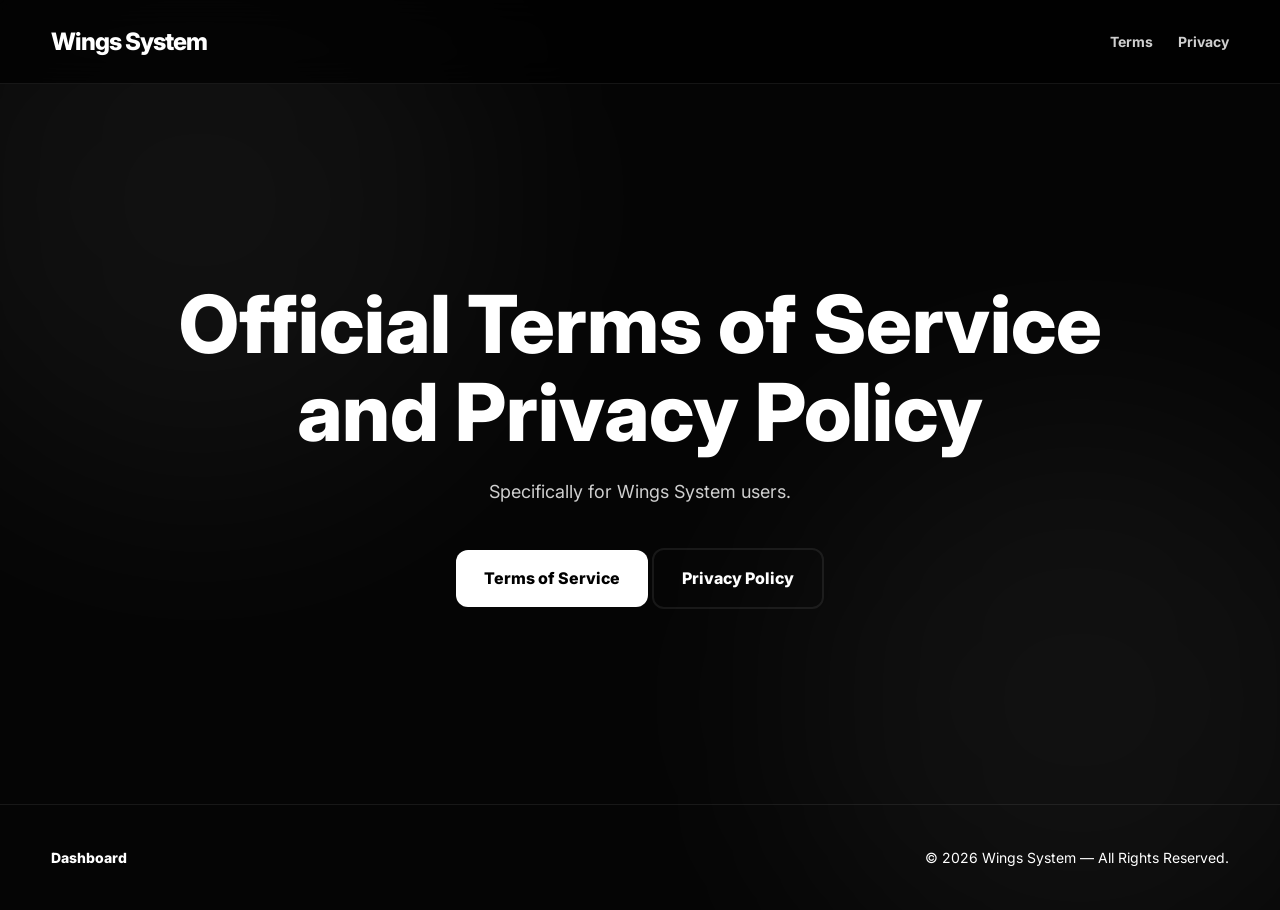
==== commit 1bc09f2e: "Update index.html" ====
--- a/index.html
+++ b/index.html
@@ -26,10 +26,9 @@
 </section>
 <footer>
   <div class="container footer-content">
-    <div class="made-by">Beta v2.1</div>
+    <div class="made-by">
+      <a href="http://fi4.bot-hosting.net:22281" style="text-decoration: none; color: #fff; font-weight: 800;">Dashboard</a>
+    </div>
     <p>© 2026 Wings System — All Rights Reserved.</p>
   </div>
 </footer>
-<script src="script.js"></script>
-</body>
-</html>
--- a/style.css
+++ b/style.css
@@ -9,7 +9,7 @@
   --glow: rgba(255, 255, 255, 0.05);
 }
 
-/* الأساسيات وتحسين الذاكرة */
+/* منع التحديد وتحسين الذاكرة */
 * {
   margin: 0;
   padding: 0;
@@ -27,13 +27,13 @@
   min-height: 100vh;
 }
 
-/* أنيميشن الخلفية (Glow) */
+/* --- إعادة الأنيميشن المفقود مع تحسين الذاكرة --- */
 .bg-animation {
   position: fixed;
   inset: 0;
   z-index: -2;
   pointer-events: none;
-  transform: translateZ(0);
+  transform: translateZ(0); /* تشغيل تسريع الـ GPU */
 }
 
 .glow {
@@ -44,7 +44,7 @@
   background: var(--glow);
   filter: blur(120px);
   animation: moveGlow 20s infinite alternate linear;
-  will-change: transform;
+  will-change: transform; /* إخبار المتصفح بالأنيميشن لتحسين الرام */
 }
 
 .glow:nth-child(1) { top: -100px; left: -100px; }
@@ -55,61 +55,61 @@
   100% { transform: translate(60px, 60px) scale(1.1); }
 }
 
-/* --- أنيميشن الأزرار المطور --- */
+.container { width: min(92%, 1200px); margin: auto; }
+
+header {
+  position: sticky;
+  top: 0;
+  z-index: 1000;
+  backdrop-filter: blur(15px);
+  -webkit-backdrop-filter: blur(15px);
+  background: rgba(0, 0, 0, 0.7);
+  border-bottom: 1px solid var(--border);
+}
+
+header .container { display: flex; justify-content: space-between; align-items: center; padding: 20px 0; }
+
+.logo { font-size: 24px; font-weight: 800; color: #fff; text-decoration: none; letter-spacing: -1px; }
+
+nav { display: flex; gap: 25px; }
+nav a {
+  color: var(--secondary);
+  text-decoration: none;
+  font-size: 14px;
+  font-weight: 700;
+  transition: 0.3s;
+}
+nav a:hover { color: #fff; }
+
+.page { padding: 80px 0; }
+.card {
+  background: rgba(255, 255, 255, 0.03);
+  padding: 40px;
+  border-radius: 24px;
+  border: 1px solid var(--border);
+  contain: content;
+}
+
+h2 { font-weight: 800; font-size: clamp(32px, 5vw, 48px); margin-bottom: 20px; }
+h3 { font-weight: 800; margin-top: 25px; margin-bottom: 10px; color: #fff; }
+
 .btn {
-  padding: 14px 32px;
+  padding: 14px 28px;
   border-radius: 12px;
   text-decoration: none;
-  font-weight: 800;
-  font-size: 16px;
+  font-weight: 800; /* خط عريض جداً */
+  transition: 0.3s;
+  background: #fff;
+  color: #000;
   display: inline-block;
-  transition: all 0.3s cubic-bezier(0.4, 0, 0.2, 1); /* أنيميشن سلس */
-  background: #ffffff;
-  color: #000000;
-  border: none;
-  cursor: pointer;
-  position: relative;
-  overflow: hidden;
 }
 
-/* تأثير عند تمرير الماوس على الزر الأساسي */
-.btn:hover {
-  transform: translateY(-3px) scale(1.05);
-  box-shadow: 0 10px 20px rgba(255, 255, 255, 0.1);
-  background: #f0f0f0;
+.btn.secondary {
+  background: transparent;
+  color: #fff;
+  border: 2px solid var(--border);
 }
 
-/* تأثير الزر الثاني (Privacy) */
-.btn.secondary {
-  background: transparent;
-  color: #ffffff;
-  border: 2px solid var(--border);
-  backdrop-filter: blur(5px);
-}
-
-.btn.secondary:hover {
-  border-color: #ffffff;
-  background: rgba(255, 255, 255, 0.05);
-  box-shadow: 0 0 15px rgba(255, 255, 255, 0.1);
-}
-
-/* أنيميشن الضغط (Active) */
-.btn:active {
-  transform: translateY(1px) scale(0.98);
-}
-
-/* باقي التنسيقات */
-.container { width: min(92%, 1200px); margin: auto; }
-header {
-  position: sticky; top: 0; z-index: 1000;
-  backdrop-filter: blur(15px); -webkit-backdrop-filter: blur(15px);
-  background: rgba(0, 0, 0, 0.7); border-bottom: 1px solid var(--border);
-}
-.logo { font-size: 24px; font-weight: 800; color: #fff; text-decoration: none; }
-nav a { color: var(--secondary); text-decoration: none; font-size: 14px; font-weight: 700; margin-left: 20px; transition: 0.3s; }
-nav a:hover { color: #fff; transform: translateY(-2px); display: inline-block; }
-
-.card {
-  background: rgba(255, 255, 255, 0.03); padding: 40px; border-radius: 24px;
-  border: 1px solid var(--border); contain: content;
-}
+footer { padding: 40px 0; border-top: 1px solid var(--border); }
+.footer-content { display: flex; justify-content: space-between; align-items: center; font-size: 14px; }
+.made-by { color: #ffffff; font-weight: 800; }
